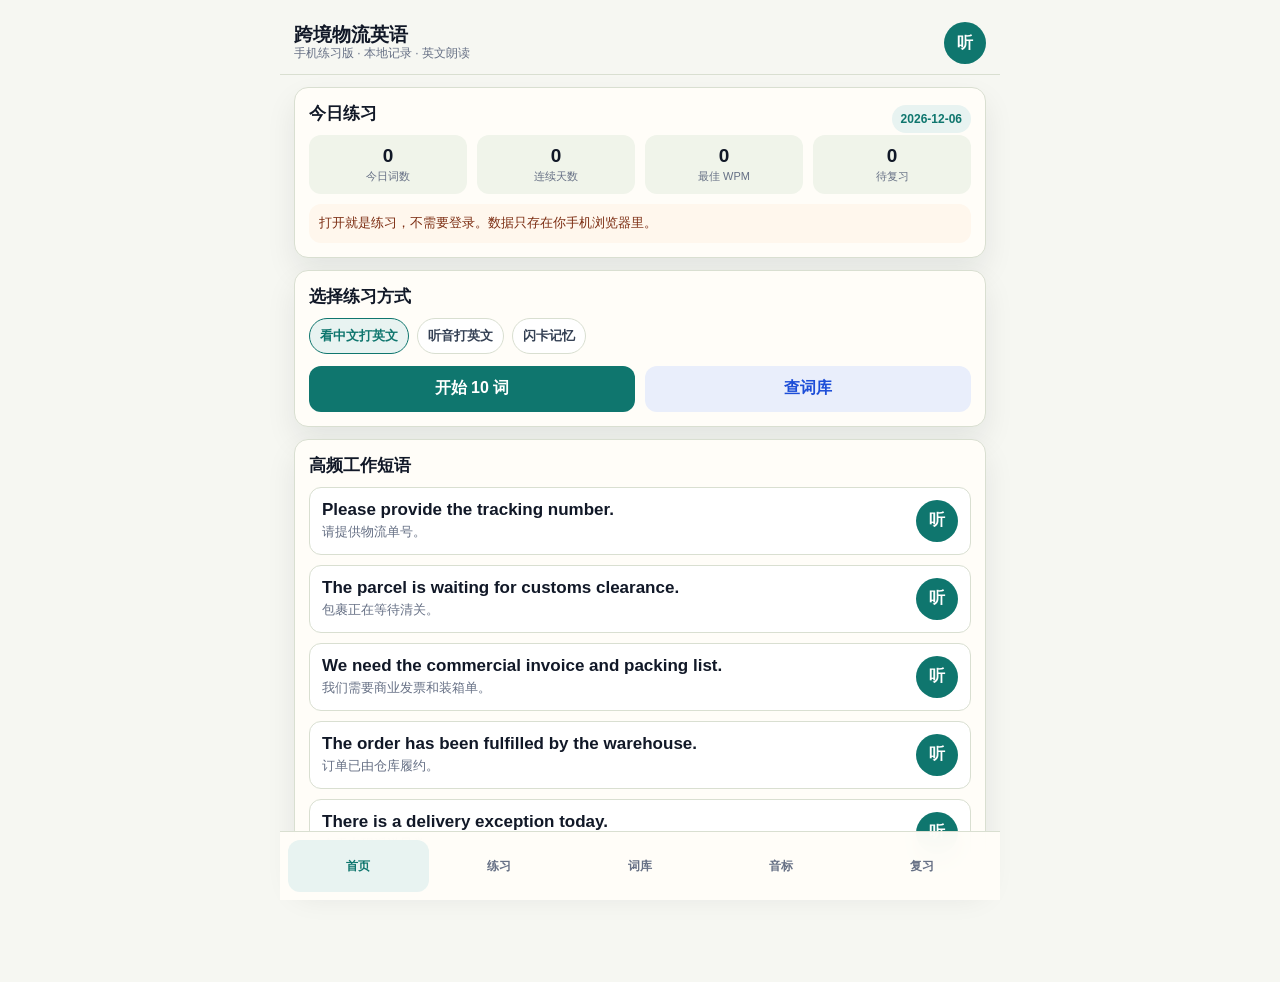
==== english-mobile-app/index.html @ 0d92201f "Add mobile-first logistics English app" ====
<!doctype html>
<html lang="zh-CN">
  <head>
    <meta charset="utf-8" />
    <meta name="viewport" content="width=device-width,initial-scale=1,viewport-fit=cover" />
    <meta name="theme-color" content="#0f172a" />
    <title>跨境物流英语手机练习</title>
    <link rel="manifest" href="./manifest.json" />
    <style>
      :root {
        color-scheme: light;
        --bg: #f6f7f2;
        --ink: #111827;
        --muted: #667085;
        --line: #d9dfd1;
        --card: #fffdf8;
        --brand: #0f766e;
        --brand-2: #2563eb;
        --warn: #b45309;
        --bad: #dc2626;
        --good: #15803d;
        --shadow: 0 14px 30px rgba(15, 23, 42, 0.08);
      }
      * { box-sizing: border-box; }
      body {
        margin: 0;
        background: var(--bg);
        color: var(--ink);
        font-family: -apple-system, BlinkMacSystemFont, "Segoe UI", "Microsoft YaHei", sans-serif;
      }
      button, input { font: inherit; }
      .app {
        max-width: 720px;
        min-height: 100vh;
        margin: 0 auto;
        padding: 12px 14px calc(88px + env(safe-area-inset-bottom));
      }
      .top {
        position: sticky;
        top: 0;
        z-index: 5;
        margin: 0 -14px;
        padding: calc(10px + env(safe-area-inset-top)) 14px 10px;
        background: rgba(246, 247, 242, 0.94);
        border-bottom: 1px solid var(--line);
        backdrop-filter: blur(12px);
      }
      .bar { display: flex; align-items: center; justify-content: space-between; gap: 10px; }
      h1 { margin: 0; font-size: 19px; line-height: 1.15; letter-spacing: 0; }
      h2 { margin: 0 0 10px; font-size: 17px; }
      h3 { margin: 0; font-size: 15px; }
      p { margin: 0; }
      .muted { color: var(--muted); }
      .tiny { font-size: 12px; }
      .pill {
        display: inline-flex;
        align-items: center;
        min-height: 28px;
        padding: 5px 9px;
        border-radius: 999px;
        background: #e8f3f1;
        color: #0f766e;
        font-size: 12px;
        font-weight: 700;
        white-space: nowrap;
      }
      .card {
        margin: 12px 0;
        padding: 14px;
        background: var(--card);
        border: 1px solid var(--line);
        border-radius: 14px;
        box-shadow: var(--shadow);
      }
      .grid { display: grid; gap: 10px; }
      .stats { grid-template-columns: repeat(4, 1fr); }
      .stat {
        min-width: 0;
        padding: 10px 6px;
        border-radius: 12px;
        background: #f0f4ea;
        text-align: center;
      }
      .stat b { display: block; font-size: 19px; }
      .stat span { display: block; margin-top: 2px; color: var(--muted); font-size: 11px; }
      .tabs {
        position: fixed;
        left: 0;
        right: 0;
        bottom: 0;
        z-index: 10;
        display: grid;
        grid-template-columns: repeat(5, 1fr);
        max-width: 720px;
        margin: 0 auto;
        padding: 8px 8px calc(8px + env(safe-area-inset-bottom));
        background: rgba(255, 253, 248, 0.96);
        border-top: 1px solid var(--line);
        backdrop-filter: blur(16px);
      }
      .tabs button {
        min-height: 52px;
        border: 0;
        border-radius: 12px;
        background: transparent;
        color: var(--muted);
        font-size: 12px;
        font-weight: 700;
      }
      .tabs button.on { background: #e8f3f1; color: var(--brand); }
      .screen { display: none; }
      .screen.on { display: block; }
      .btn-row { display: grid; grid-template-columns: 1fr 1fr; gap: 10px; }
      .btn, .icon-btn {
        border: 0;
        border-radius: 12px;
        background: var(--brand);
        color: white;
        font-weight: 800;
        min-height: 46px;
        padding: 10px 12px;
      }
      .btn.secondary { background: #e9eefb; color: #1d4ed8; }
      .btn.ghost { background: #fff; color: var(--ink); border: 1px solid var(--line); }
      .btn.warn { background: #fff7ed; color: var(--warn); }
      .btn.bad { background: #fef2f2; color: var(--bad); }
      .icon-btn {
        width: 42px;
        min-height: 42px;
        padding: 0;
        border-radius: 50%;
      }
      .word {
        margin-top: 4px;
        font-size: clamp(34px, 12vw, 58px);
        line-height: 1.02;
        font-weight: 900;
        word-break: break-word;
      }
      .meaning {
        min-height: 48px;
        margin-top: 10px;
        color: #344054;
        font-size: 15px;
        line-height: 1.45;
      }
      .input {
        width: 100%;
        min-height: 52px;
        margin-top: 12px;
        padding: 12px 14px;
        border: 1px solid #b9c2b0;
        border-radius: 12px;
        background: white;
        font-size: 22px;
        font-weight: 800;
        letter-spacing: 0;
        outline: none;
      }
      .input:focus { border-color: var(--brand); box-shadow: 0 0 0 3px rgba(15, 118, 110, 0.14); }
      .progress {
        height: 8px;
        overflow: hidden;
        border-radius: 99px;
        background: #e5e7eb;
      }
      .progress > span { display: block; height: 100%; width: 0; background: var(--brand); transition: width 0.2s ease; }
      .chip-wrap { display: flex; flex-wrap: wrap; gap: 8px; }
      .chip {
        border: 1px solid var(--line);
        border-radius: 999px;
        background: white;
        color: #344054;
        min-height: 36px;
        padding: 7px 10px;
        font-size: 13px;
        font-weight: 700;
      }
      .chip.on { border-color: var(--brand); background: #e8f3f1; color: var(--brand); }
      .list { display: grid; gap: 10px; }
      .item {
        display: grid;
        grid-template-columns: 1fr auto;
        gap: 10px;
        align-items: center;
        padding: 12px;
        border: 1px solid var(--line);
        border-radius: 12px;
        background: white;
      }
      .item strong { display: block; font-size: 17px; }
      .item small { display: block; margin-top: 3px; color: var(--muted); line-height: 1.35; }
      .search {
        width: 100%;
        min-height: 44px;
        margin-bottom: 10px;
        padding: 10px 12px;
        border: 1px solid var(--line);
        border-radius: 12px;
        background: white;
        outline: none;
      }
      .ipa-grid { grid-template-columns: repeat(2, 1fr); }
      .ipa-card {
        min-height: 86px;
        padding: 12px;
        border: 1px solid var(--line);
        border-radius: 12px;
        background: white;
      }
      .ipa-card b { display: block; color: var(--brand-2); font-size: 24px; }
      .notice {
        margin-top: 10px;
        padding: 10px;
        border-radius: 12px;
        background: #fff7ed;
        color: #7c2d12;
        font-size: 13px;
        line-height: 1.45;
      }
      @media (max-width: 370px) {
        .stats { grid-template-columns: repeat(2, 1fr); }
        .tabs button { font-size: 11px; }
      }
    </style>
  </head>
  <body>
    <div class="app">
      <header class="top">
        <div class="bar">
          <div>
            <h1>跨境物流英语</h1>
            <p class="muted tiny">手机练习版 · 本地记录 · 英文朗读</p>
          </div>
          <button id="speakCurrent" class="icon-btn" aria-label="朗读当前单词">听</button>
        </div>
      </header>

      <main id="home" class="screen on">
        <section class="card">
          <div class="bar">
            <h2>今日练习</h2>
            <span class="pill" id="todayLabel">本地保存</span>
          </div>
          <div class="grid stats">
            <div class="stat"><b id="todayWords">0</b><span>今日词数</span></div>
            <div class="stat"><b id="streakDays">0</b><span>连续天数</span></div>
            <div class="stat"><b id="bestWpm">0</b><span>最佳 WPM</span></div>
            <div class="stat"><b id="reviewCount">0</b><span>待复习</span></div>
          </div>
          <div class="notice">打开就是练习，不需要登录。数据只存在你手机浏览器里。</div>
        </section>
        <section class="card">
          <h2>选择练习方式</h2>
          <div class="chip-wrap">
            <button class="chip on" data-mode="type">看中文打英文</button>
            <button class="chip" data-mode="listen">听音打英文</button>
            <button class="chip" data-mode="card">闪卡记忆</button>
          </div>
          <div class="btn-row" style="margin-top: 12px">
            <button class="btn" onclick="startSession()">开始 10 词</button>
            <button class="btn secondary" onclick="openScreen('dict')">查词库</button>
          </div>
        </section>
        <section class="card">
          <h2>高频工作短语</h2>
          <div class="list" id="phraseList"></div>
        </section>
      </main>

      <main id="practice" class="screen">
        <section class="card">
          <div class="bar">
            <span class="pill" id="modeLabel">看中文打英文</span>
            <span class="muted tiny" id="stepLabel">0 / 10</span>
          </div>
          <div class="progress" style="margin-top: 12px"><span id="progressBar"></span></div>
          <div class="word" id="wordText">SKU</div>
          <p class="meaning" id="meaningText">stock keeping unit</p>
          <input id="answerInput" class="input" autocomplete="off" autocapitalize="none" spellcheck="false" placeholder="输入英文..." />
          <div class="btn-row" style="margin-top: 12px">
            <button class="btn" onclick="checkAnswer()">提交</button>
            <button class="btn ghost" onclick="speakWord(current.name)">朗读</button>
          </div>
          <div class="btn-row" style="margin-top: 10px">
            <button class="btn warn" onclick="markReview()">加入复习</button>
            <button class="btn bad" onclick="skipWord()">跳过</button>
          </div>
          <p class="notice" id="feedback">按开始后会随机抽 10 个工作词。</p>
        </section>
      </main>

      <main id="dict" class="screen">
        <section class="card">
          <h2>物流/跨境电商词库</h2>
          <input id="search" class="search" placeholder="搜索 SKU、waybill、清关..." oninput="renderDict()" />
          <div class="list" id="dictList"></div>
        </section>
      </main>

      <main id="ipa" class="screen">
        <section class="card">
          <h2>零基础音标入口</h2>
          <p class="muted tiny">不用先背符号，先听例词。点卡片会朗读例词。</p>
          <div class="grid ipa-grid" id="ipaList" style="margin-top: 12px"></div>
        </section>
      </main>

      <main id="review" class="screen">
        <section class="card">
          <div class="bar">
            <h2>复习本</h2>
            <button class="chip" onclick="clearReview()">清空</button>
          </div>
          <div class="list" id="reviewList"></div>
        </section>
      </main>
    </div>

    <nav class="tabs">
      <button class="on" data-target="home">首页</button>
      <button data-target="practice">练习</button>
      <button data-target="dict">词库</button>
      <button data-target="ipa">音标</button>
      <button data-target="review">复习</button>
    </nav>

    <script>
      const dictUrl = '../english-ios-app/dicts/logistics_cross_border_ecommerce.json'
      const fallbackWords = [
        { name: 'SKU', trans: ['stock keeping unit'] },
        { name: 'waybill', trans: ['shipping document for a parcel or freight shipment'] },
        { name: 'customs clearance', trans: ['process of passing goods through customs'] },
        { name: 'fulfillment', trans: ['pick, pack, and ship process after an order is placed'] },
        { name: 'warehouse', trans: ['storage place for inventory'] },
        { name: 'tracking number', trans: ['number used to track a parcel'] },
        { name: 'commercial invoice', trans: ['invoice used for customs declaration'] },
        { name: 'packing list', trans: ['document listing carton and product details'] },
        { name: 'last mile delivery', trans: ['final delivery from local station to customer'] },
        { name: 'freight forwarder', trans: ['company arranging freight transportation'] },
      ]
      const phrases = [
        ['Please provide the tracking number.', '请提供物流单号。'],
        ['The parcel is waiting for customs clearance.', '包裹正在等待清关。'],
        ['We need the commercial invoice and packing list.', '我们需要商业发票和装箱单。'],
        ['The order has been fulfilled by the warehouse.', '订单已由仓库履约。'],
        ['There is a delivery exception today.', '今天出现派送异常。'],
      ]
      const ipa = [
        ['/i:/, /i/', 'see / sit', 'see sit'],
        ['/e/, /ae/', 'pen / cat', 'pen cat'],
        ['/u:/, /u/', 'blue / book', 'blue book'],
        ['/ei/, /ai/', 'day / bike', 'day bike'],
        ['/th/, /dh/', 'thank / this', 'thank this'],
        ['/sh/, /ch/', 'ship / chair', 'ship chair'],
        ['/ng/, /n/', 'sing / name', 'sing name'],
        ['/r/, /l/', 'right / light', 'right light'],
      ]
      const storeKey = 'mobile-logistics-english-v1'
      let words = fallbackWords
      let mode = 'type'
      let session = []
      let index = 0
      let current = fallbackWords[0]
      let startedAt = Date.now()
      let state = readState()

      function todayKey() {
        const d = new Date()
        return [d.getFullYear(), String(d.getMonth() + 1).padStart(2, '0'), String(d.getDate()).padStart(2, '0')].join('-')
      }
      function readState() {
        try { return JSON.parse(localStorage.getItem(storeKey)) || {} } catch { return {} }
      }
      function saveState() {
        localStorage.setItem(storeKey, JSON.stringify(state))
        renderStats()
      }
      function normalize(s) {
        return String(s || '').trim().toLowerCase().replace(/\s+/g, ' ')
      }
      function speakWord(text, rate = 0.86) {
        if (!('speechSynthesis' in window)) return
        speechSynthesis.cancel()
        const u = new SpeechSynthesisUtterance(text)
        u.lang = 'en-US'
        u.rate = rate
        speechSynthesis.speak(u)
      }
      function meaningOf(word) {
        return Array.isArray(word.trans) ? word.trans.join(' / ') : String(word.trans || '')
      }
      function openScreen(id) {
        document.querySelectorAll('.screen').forEach(el => el.classList.toggle('on', el.id === id))
        document.querySelectorAll('.tabs button').forEach(btn => btn.classList.toggle('on', btn.dataset.target === id))
        if (id === 'dict') renderDict()
        if (id === 'review') renderReview()
        window.scrollTo({ top: 0, behavior: 'smooth' })
      }
      function renderStats() {
        const today = todayKey()
        const todayStats = state.days?.[today] || { words: 0, bestWpm: 0 }
        document.getElementById('todayWords').textContent = todayStats.words || 0
        document.getElementById('bestWpm').textContent = todayStats.bestWpm || 0
        document.getElementById('reviewCount').textContent = Object.keys(state.review || {}).length
        document.getElementById('streakDays').textContent = calcStreak()
        document.getElementById('todayLabel').textContent = today
      }
      function calcStreak() {
        const days = state.days || {}
        const d = new Date(todayKey())
        let count = 0
        while (days[d.toISOString().slice(0, 10)]?.words > 0) {
          count++
          d.setDate(d.getDate() - 1)
        }
        return count
      }
      function renderPhrases() {
        document.getElementById('phraseList').innerHTML = phrases.map(([en, zh]) => `
          <div class="item">
            <div><strong>${en}</strong><small>${zh}</small></div>
            <button class="icon-btn" onclick="speakWord('${en.replace(/'/g, "\\'")}')">听</button>
          </div>
        `).join('')
      }
      function setMode(next) {
        mode = next
        document.querySelectorAll('[data-mode]').forEach(btn => btn.classList.toggle('on', btn.dataset.mode === mode))
      }
      function startSession() {
        session = [...words].sort(() => Math.random() - 0.5).slice(0, 10)
        index = 0
        startedAt = Date.now()
        current = session[0] || words[0]
        openScreen('practice')
        renderPractice()
      }
      function renderPractice() {
        current = session[index] || current || words[0]
        const showWord = mode !== 'listen'
        document.getElementById('modeLabel').textContent = mode === 'listen' ? '听音打英文' : mode === 'card' ? '闪卡记忆' : '看中文打英文'
        document.getElementById('stepLabel').textContent = `${Math.min(index + 1, session.length || 1)} / ${session.length || 10}`
        document.getElementById('progressBar').style.width = `${session.length ? (index / session.length) * 100 : 0}%`
        document.getElementById('wordText').textContent = showWord ? current.name : '听后输入'
        document.getElementById('meaningText').textContent = mode === 'type' ? meaningOf(current) : mode === 'card' ? meaningOf(current) : '点朗读，听到什么就输入什么'
        document.getElementById('answerInput').value = ''
        document.getElementById('answerInput').style.display = mode === 'card' ? 'none' : 'block'
        document.getElementById('feedback').textContent = mode === 'card' ? '记住就点提交，没记住加入复习。' : '输入英文后点提交，大小写不影响。'
        if (mode === 'listen') setTimeout(() => speakWord(current.name), 250)
      }
      function checkAnswer() {
        if (!session.length) startSession()
        if (mode === 'card') return finishWord(true)
        const input = normalize(document.getElementById('answerInput').value)
        const answer = normalize(current.name)
        if (input === answer) {
          document.getElementById('feedback').textContent = '正确。'
          speakWord(current.name)
          finishWord(true)
        } else {
          document.getElementById('feedback').textContent = `还差一点：${current.name}`
          markReview(false)
        }
      }
      function finishWord(countIt) {
        if (countIt) {
          const today = todayKey()
          state.days = state.days || {}
          state.days[today] = state.days[today] || { words: 0, bestWpm: 0 }
          state.days[today].words += 1
          const minutes = Math.max((Date.now() - startedAt) / 60000, 0.2)
          state.days[today].bestWpm = Math.max(state.days[today].bestWpm || 0, Math.round((index + 1) / minutes))
          saveState()
        }
        index += 1
        if (index >= session.length) {
          document.getElementById('progressBar').style.width = '100%'
          document.getElementById('wordText').textContent = '完成'
          document.getElementById('meaningText').textContent = '今天又多熟悉了一组工作词。'
          document.getElementById('answerInput').style.display = 'none'
          document.getElementById('feedback').textContent = '可以继续一组，或者去复习本巩固错词。'
          return
        }
        setTimeout(renderPractice, 450)
      }
      function skipWord() {
        markReview(false)
        finishWord(false)
      }
      function markReview(show = true) {
        state.review = state.review || {}
        state.review[current.name] = current
        saveState()
        if (show) document.getElementById('feedback').textContent = '已加入复习本。'
      }
      function renderDict() {
        const q = normalize(document.getElementById('search').value)
        const list = words.filter(w => normalize(w.name + ' ' + meaningOf(w)).includes(q)).slice(0, 80)
        document.getElementById('dictList').innerHTML = list.map(w => `
          <div class="item">
            <div><strong>${w.name}</strong><small>${meaningOf(w)}</small></div>
            <button class="icon-btn" onclick="speakWord('${w.name.replace(/'/g, "\\'")}')">听</button>
          </div>
        `).join('')
      }
      function renderReview() {
        const list = Object.values(state.review || {})
        document.getElementById('reviewList').innerHTML = list.length ? list.map(w => `
          <div class="item">
            <div><strong>${w.name}</strong><small>${meaningOf(w)}</small></div>
            <button class="icon-btn" onclick="speakWord('${w.name.replace(/'/g, "\\'")}')">听</button>
          </div>
        `).join('') : '<p class="muted">复习本是空的，练习时点“加入复习”。</p>'
      }
      function clearReview() {
        state.review = {}
        saveState()
        renderReview()
      }
      function renderIpa() {
        document.getElementById('ipaList').innerHTML = ipa.map(([symbol, sample, speech]) => `
          <button class="ipa-card" onclick="speakWord('${speech}')">
            <b>${symbol}</b>
            <span>${sample}</span>
          </button>
        `).join('')
      }
      async function loadWords() {
        try {
          const res = await fetch(dictUrl, { cache: 'no-store' })
          if (!res.ok) throw new Error('dict load failed')
          const data = await res.json()
          if (Array.isArray(data) && data.length) words = data
        } catch {
          words = fallbackWords
        }
        current = words[0]
        renderDict()
        renderPractice()
      }
      document.querySelectorAll('.tabs button').forEach(btn => btn.addEventListener('click', () => openScreen(btn.dataset.target)))
      document.querySelectorAll('[data-mode]').forEach(btn => btn.addEventListener('click', () => setMode(btn.dataset.mode)))
      document.getElementById('answerInput').addEventListener('keydown', e => { if (e.key === 'Enter') checkAnswer() })
      document.getElementById('speakCurrent').addEventListener('click', () => speakWord(current.name))
      renderStats()
      renderPhrases()
      renderIpa()
      loadWords()
      if ('serviceWorker' in navigator) navigator.serviceWorker.register('./service-worker.js').catch(() => {})
    </script>
  </body>
</html>
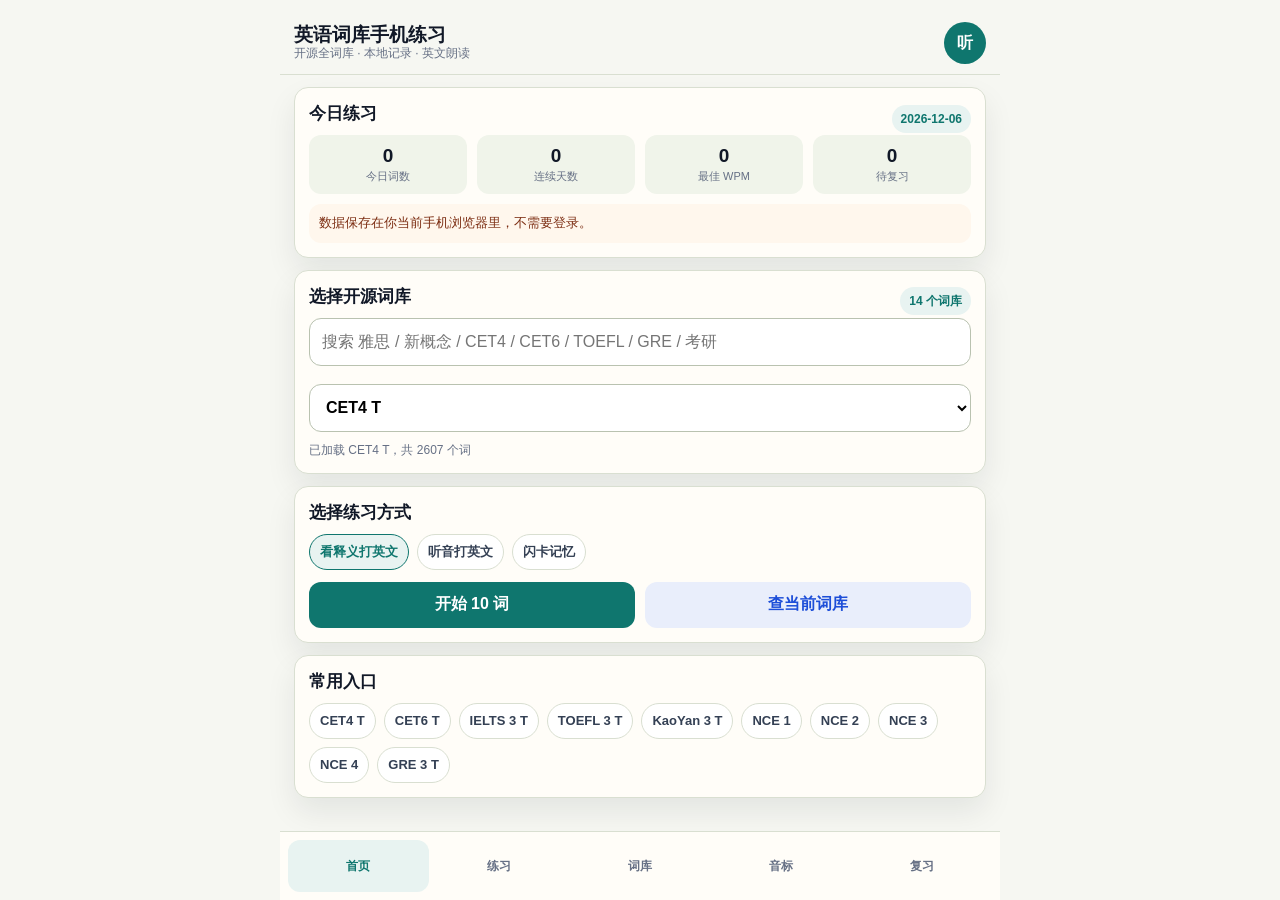
==== commit 19f51973: "Use full open-source dictionary catalog in mobile app" ====
--- a/english-mobile-app/index.html
+++ b/english-mobile-app/index.html
@@ -1,553 +1,80 @@
 <!doctype html>
 <html lang="zh-CN">
-  <head>
-    <meta charset="utf-8" />
-    <meta name="viewport" content="width=device-width,initial-scale=1,viewport-fit=cover" />
-    <meta name="theme-color" content="#0f172a" />
-    <title>跨境物流英语手机练习</title>
-    <link rel="manifest" href="./manifest.json" />
-    <style>
-      :root {
-        color-scheme: light;
-        --bg: #f6f7f2;
-        --ink: #111827;
-        --muted: #667085;
-        --line: #d9dfd1;
-        --card: #fffdf8;
-        --brand: #0f766e;
-        --brand-2: #2563eb;
-        --warn: #b45309;
-        --bad: #dc2626;
-        --good: #15803d;
-        --shadow: 0 14px 30px rgba(15, 23, 42, 0.08);
-      }
-      * { box-sizing: border-box; }
-      body {
-        margin: 0;
-        background: var(--bg);
-        color: var(--ink);
-        font-family: -apple-system, BlinkMacSystemFont, "Segoe UI", "Microsoft YaHei", sans-serif;
-      }
-      button, input { font: inherit; }
-      .app {
-        max-width: 720px;
-        min-height: 100vh;
-        margin: 0 auto;
-        padding: 12px 14px calc(88px + env(safe-area-inset-bottom));
-      }
-      .top {
-        position: sticky;
-        top: 0;
-        z-index: 5;
-        margin: 0 -14px;
-        padding: calc(10px + env(safe-area-inset-top)) 14px 10px;
-        background: rgba(246, 247, 242, 0.94);
-        border-bottom: 1px solid var(--line);
-        backdrop-filter: blur(12px);
-      }
-      .bar { display: flex; align-items: center; justify-content: space-between; gap: 10px; }
-      h1 { margin: 0; font-size: 19px; line-height: 1.15; letter-spacing: 0; }
-      h2 { margin: 0 0 10px; font-size: 17px; }
-      h3 { margin: 0; font-size: 15px; }
-      p { margin: 0; }
-      .muted { color: var(--muted); }
-      .tiny { font-size: 12px; }
-      .pill {
-        display: inline-flex;
-        align-items: center;
-        min-height: 28px;
-        padding: 5px 9px;
-        border-radius: 999px;
-        background: #e8f3f1;
-        color: #0f766e;
-        font-size: 12px;
-        font-weight: 700;
-        white-space: nowrap;
-      }
-      .card {
-        margin: 12px 0;
-        padding: 14px;
-        background: var(--card);
-        border: 1px solid var(--line);
-        border-radius: 14px;
-        box-shadow: var(--shadow);
-      }
-      .grid { display: grid; gap: 10px; }
-      .stats { grid-template-columns: repeat(4, 1fr); }
-      .stat {
-        min-width: 0;
-        padding: 10px 6px;
-        border-radius: 12px;
-        background: #f0f4ea;
-        text-align: center;
-      }
-      .stat b { display: block; font-size: 19px; }
-      .stat span { display: block; margin-top: 2px; color: var(--muted); font-size: 11px; }
-      .tabs {
-        position: fixed;
-        left: 0;
-        right: 0;
-        bottom: 0;
-        z-index: 10;
-        display: grid;
-        grid-template-columns: repeat(5, 1fr);
-        max-width: 720px;
-        margin: 0 auto;
-        padding: 8px 8px calc(8px + env(safe-area-inset-bottom));
-        background: rgba(255, 253, 248, 0.96);
-        border-top: 1px solid var(--line);
-        backdrop-filter: blur(16px);
-      }
-      .tabs button {
-        min-height: 52px;
-        border: 0;
-        border-radius: 12px;
-        background: transparent;
-        color: var(--muted);
-        font-size: 12px;
-        font-weight: 700;
-      }
-      .tabs button.on { background: #e8f3f1; color: var(--brand); }
-      .screen { display: none; }
-      .screen.on { display: block; }
-      .btn-row { display: grid; grid-template-columns: 1fr 1fr; gap: 10px; }
-      .btn, .icon-btn {
-        border: 0;
-        border-radius: 12px;
-        background: var(--brand);
-        color: white;
-        font-weight: 800;
-        min-height: 46px;
-        padding: 10px 12px;
-      }
-      .btn.secondary { background: #e9eefb; color: #1d4ed8; }
-      .btn.ghost { background: #fff; color: var(--ink); border: 1px solid var(--line); }
-      .btn.warn { background: #fff7ed; color: var(--warn); }
-      .btn.bad { background: #fef2f2; color: var(--bad); }
-      .icon-btn {
-        width: 42px;
-        min-height: 42px;
-        padding: 0;
-        border-radius: 50%;
-      }
-      .word {
-        margin-top: 4px;
-        font-size: clamp(34px, 12vw, 58px);
-        line-height: 1.02;
-        font-weight: 900;
-        word-break: break-word;
-      }
-      .meaning {
-        min-height: 48px;
-        margin-top: 10px;
-        color: #344054;
-        font-size: 15px;
-        line-height: 1.45;
-      }
-      .input {
-        width: 100%;
-        min-height: 52px;
-        margin-top: 12px;
-        padding: 12px 14px;
-        border: 1px solid #b9c2b0;
-        border-radius: 12px;
-        background: white;
-        font-size: 22px;
-        font-weight: 800;
-        letter-spacing: 0;
-        outline: none;
-      }
-      .input:focus { border-color: var(--brand); box-shadow: 0 0 0 3px rgba(15, 118, 110, 0.14); }
-      .progress {
-        height: 8px;
-        overflow: hidden;
-        border-radius: 99px;
-        background: #e5e7eb;
-      }
-      .progress > span { display: block; height: 100%; width: 0; background: var(--brand); transition: width 0.2s ease; }
-      .chip-wrap { display: flex; flex-wrap: wrap; gap: 8px; }
-      .chip {
-        border: 1px solid var(--line);
-        border-radius: 999px;
-        background: white;
-        color: #344054;
-        min-height: 36px;
-        padding: 7px 10px;
-        font-size: 13px;
-        font-weight: 700;
-      }
-      .chip.on { border-color: var(--brand); background: #e8f3f1; color: var(--brand); }
-      .list { display: grid; gap: 10px; }
-      .item {
-        display: grid;
-        grid-template-columns: 1fr auto;
-        gap: 10px;
-        align-items: center;
-        padding: 12px;
-        border: 1px solid var(--line);
-        border-radius: 12px;
-        background: white;
-      }
-      .item strong { display: block; font-size: 17px; }
-      .item small { display: block; margin-top: 3px; color: var(--muted); line-height: 1.35; }
-      .search {
-        width: 100%;
-        min-height: 44px;
-        margin-bottom: 10px;
-        padding: 10px 12px;
-        border: 1px solid var(--line);
-        border-radius: 12px;
-        background: white;
-        outline: none;
-      }
-      .ipa-grid { grid-template-columns: repeat(2, 1fr); }
-      .ipa-card {
-        min-height: 86px;
-        padding: 12px;
-        border: 1px solid var(--line);
-        border-radius: 12px;
-        background: white;
-      }
-      .ipa-card b { display: block; color: var(--brand-2); font-size: 24px; }
-      .notice {
-        margin-top: 10px;
-        padding: 10px;
-        border-radius: 12px;
-        background: #fff7ed;
-        color: #7c2d12;
-        font-size: 13px;
-        line-height: 1.45;
-      }
-      @media (max-width: 370px) {
-        .stats { grid-template-columns: repeat(2, 1fr); }
-        .tabs button { font-size: 11px; }
-      }
-    </style>
-  </head>
-  <body>
-    <div class="app">
-      <header class="top">
-        <div class="bar">
-          <div>
-            <h1>跨境物流英语</h1>
-            <p class="muted tiny">手机练习版 · 本地记录 · 英文朗读</p>
-          </div>
-          <button id="speakCurrent" class="icon-btn" aria-label="朗读当前单词">听</button>
-        </div>
-      </header>
-
-      <main id="home" class="screen on">
-        <section class="card">
-          <div class="bar">
-            <h2>今日练习</h2>
-            <span class="pill" id="todayLabel">本地保存</span>
-          </div>
-          <div class="grid stats">
-            <div class="stat"><b id="todayWords">0</b><span>今日词数</span></div>
-            <div class="stat"><b id="streakDays">0</b><span>连续天数</span></div>
-            <div class="stat"><b id="bestWpm">0</b><span>最佳 WPM</span></div>
-            <div class="stat"><b id="reviewCount">0</b><span>待复习</span></div>
-          </div>
-          <div class="notice">打开就是练习，不需要登录。数据只存在你手机浏览器里。</div>
-        </section>
-        <section class="card">
-          <h2>选择练习方式</h2>
-          <div class="chip-wrap">
-            <button class="chip on" data-mode="type">看中文打英文</button>
-            <button class="chip" data-mode="listen">听音打英文</button>
-            <button class="chip" data-mode="card">闪卡记忆</button>
-          </div>
-          <div class="btn-row" style="margin-top: 12px">
-            <button class="btn" onclick="startSession()">开始 10 词</button>
-            <button class="btn secondary" onclick="openScreen('dict')">查词库</button>
-          </div>
-        </section>
-        <section class="card">
-          <h2>高频工作短语</h2>
-          <div class="list" id="phraseList"></div>
-        </section>
-      </main>
-
-      <main id="practice" class="screen">
-        <section class="card">
-          <div class="bar">
-            <span class="pill" id="modeLabel">看中文打英文</span>
-            <span class="muted tiny" id="stepLabel">0 / 10</span>
-          </div>
-          <div class="progress" style="margin-top: 12px"><span id="progressBar"></span></div>
-          <div class="word" id="wordText">SKU</div>
-          <p class="meaning" id="meaningText">stock keeping unit</p>
-          <input id="answerInput" class="input" autocomplete="off" autocapitalize="none" spellcheck="false" placeholder="输入英文..." />
-          <div class="btn-row" style="margin-top: 12px">
-            <button class="btn" onclick="checkAnswer()">提交</button>
-            <button class="btn ghost" onclick="speakWord(current.name)">朗读</button>
-          </div>
-          <div class="btn-row" style="margin-top: 10px">
-            <button class="btn warn" onclick="markReview()">加入复习</button>
-            <button class="btn bad" onclick="skipWord()">跳过</button>
-          </div>
-          <p class="notice" id="feedback">按开始后会随机抽 10 个工作词。</p>
-        </section>
-      </main>
-
-      <main id="dict" class="screen">
-        <section class="card">
-          <h2>物流/跨境电商词库</h2>
-          <input id="search" class="search" placeholder="搜索 SKU、waybill、清关..." oninput="renderDict()" />
-          <div class="list" id="dictList"></div>
-        </section>
-      </main>
-
-      <main id="ipa" class="screen">
-        <section class="card">
-          <h2>零基础音标入口</h2>
-          <p class="muted tiny">不用先背符号，先听例词。点卡片会朗读例词。</p>
-          <div class="grid ipa-grid" id="ipaList" style="margin-top: 12px"></div>
-        </section>
-      </main>
-
-      <main id="review" class="screen">
-        <section class="card">
-          <div class="bar">
-            <h2>复习本</h2>
-            <button class="chip" onclick="clearReview()">清空</button>
-          </div>
-          <div class="list" id="reviewList"></div>
-        </section>
-      </main>
-    </div>
-
-    <nav class="tabs">
-      <button class="on" data-target="home">首页</button>
-      <button data-target="practice">练习</button>
-      <button data-target="dict">词库</button>
-      <button data-target="ipa">音标</button>
-      <button data-target="review">复习</button>
-    </nav>
-
-    <script>
-      const dictUrl = '../english-ios-app/dicts/logistics_cross_border_ecommerce.json'
-      const fallbackWords = [
-        { name: 'SKU', trans: ['stock keeping unit'] },
-        { name: 'waybill', trans: ['shipping document for a parcel or freight shipment'] },
-        { name: 'customs clearance', trans: ['process of passing goods through customs'] },
-        { name: 'fulfillment', trans: ['pick, pack, and ship process after an order is placed'] },
-        { name: 'warehouse', trans: ['storage place for inventory'] },
-        { name: 'tracking number', trans: ['number used to track a parcel'] },
-        { name: 'commercial invoice', trans: ['invoice used for customs declaration'] },
-        { name: 'packing list', trans: ['document listing carton and product details'] },
-        { name: 'last mile delivery', trans: ['final delivery from local station to customer'] },
-        { name: 'freight forwarder', trans: ['company arranging freight transportation'] },
-      ]
-      const phrases = [
-        ['Please provide the tracking number.', '请提供物流单号。'],
-        ['The parcel is waiting for customs clearance.', '包裹正在等待清关。'],
-        ['We need the commercial invoice and packing list.', '我们需要商业发票和装箱单。'],
-        ['The order has been fulfilled by the warehouse.', '订单已由仓库履约。'],
-        ['There is a delivery exception today.', '今天出现派送异常。'],
-      ]
-      const ipa = [
-        ['/i:/, /i/', 'see / sit', 'see sit'],
-        ['/e/, /ae/', 'pen / cat', 'pen cat'],
-        ['/u:/, /u/', 'blue / book', 'blue book'],
-        ['/ei/, /ai/', 'day / bike', 'day bike'],
-        ['/th/, /dh/', 'thank / this', 'thank this'],
-        ['/sh/, /ch/', 'ship / chair', 'ship chair'],
-        ['/ng/, /n/', 'sing / name', 'sing name'],
-        ['/r/, /l/', 'right / light', 'right light'],
-      ]
-      const storeKey = 'mobile-logistics-english-v1'
-      let words = fallbackWords
-      let mode = 'type'
-      let session = []
-      let index = 0
-      let current = fallbackWords[0]
-      let startedAt = Date.now()
-      let state = readState()
-
-      function todayKey() {
-        const d = new Date()
-        return [d.getFullYear(), String(d.getMonth() + 1).padStart(2, '0'), String(d.getDate()).padStart(2, '0')].join('-')
-      }
-      function readState() {
-        try { return JSON.parse(localStorage.getItem(storeKey)) || {} } catch { return {} }
-      }
-      function saveState() {
-        localStorage.setItem(storeKey, JSON.stringify(state))
-        renderStats()
-      }
-      function normalize(s) {
-        return String(s || '').trim().toLowerCase().replace(/\s+/g, ' ')
-      }
-      function speakWord(text, rate = 0.86) {
-        if (!('speechSynthesis' in window)) return
-        speechSynthesis.cancel()
-        const u = new SpeechSynthesisUtterance(text)
-        u.lang = 'en-US'
-        u.rate = rate
-        speechSynthesis.speak(u)
-      }
-      function meaningOf(word) {
-        return Array.isArray(word.trans) ? word.trans.join(' / ') : String(word.trans || '')
-      }
-      function openScreen(id) {
-        document.querySelectorAll('.screen').forEach(el => el.classList.toggle('on', el.id === id))
-        document.querySelectorAll('.tabs button').forEach(btn => btn.classList.toggle('on', btn.dataset.target === id))
-        if (id === 'dict') renderDict()
-        if (id === 'review') renderReview()
-        window.scrollTo({ top: 0, behavior: 'smooth' })
-      }
-      function renderStats() {
-        const today = todayKey()
-        const todayStats = state.days?.[today] || { words: 0, bestWpm: 0 }
-        document.getElementById('todayWords').textContent = todayStats.words || 0
-        document.getElementById('bestWpm').textContent = todayStats.bestWpm || 0
-        document.getElementById('reviewCount').textContent = Object.keys(state.review || {}).length
-        document.getElementById('streakDays').textContent = calcStreak()
-        document.getElementById('todayLabel').textContent = today
-      }
-      function calcStreak() {
-        const days = state.days || {}
-        const d = new Date(todayKey())
-        let count = 0
-        while (days[d.toISOString().slice(0, 10)]?.words > 0) {
-          count++
-          d.setDate(d.getDate() - 1)
-        }
-        return count
-      }
-      function renderPhrases() {
-        document.getElementById('phraseList').innerHTML = phrases.map(([en, zh]) => `
-          <div class="item">
-            <div><strong>${en}</strong><small>${zh}</small></div>
-            <button class="icon-btn" onclick="speakWord('${en.replace(/'/g, "\\'")}')">听</button>
-          </div>
-        `).join('')
-      }
-      function setMode(next) {
-        mode = next
-        document.querySelectorAll('[data-mode]').forEach(btn => btn.classList.toggle('on', btn.dataset.mode === mode))
-      }
-      function startSession() {
-        session = [...words].sort(() => Math.random() - 0.5).slice(0, 10)
-        index = 0
-        startedAt = Date.now()
-        current = session[0] || words[0]
-        openScreen('practice')
-        renderPractice()
-      }
-      function renderPractice() {
-        current = session[index] || current || words[0]
-        const showWord = mode !== 'listen'
-        document.getElementById('modeLabel').textContent = mode === 'listen' ? '听音打英文' : mode === 'card' ? '闪卡记忆' : '看中文打英文'
-        document.getElementById('stepLabel').textContent = `${Math.min(index + 1, session.length || 1)} / ${session.length || 10}`
-        document.getElementById('progressBar').style.width = `${session.length ? (index / session.length) * 100 : 0}%`
-        document.getElementById('wordText').textContent = showWord ? current.name : '听后输入'
-        document.getElementById('meaningText').textContent = mode === 'type' ? meaningOf(current) : mode === 'card' ? meaningOf(current) : '点朗读，听到什么就输入什么'
-        document.getElementById('answerInput').value = ''
-        document.getElementById('answerInput').style.display = mode === 'card' ? 'none' : 'block'
-        document.getElementById('feedback').textContent = mode === 'card' ? '记住就点提交，没记住加入复习。' : '输入英文后点提交，大小写不影响。'
-        if (mode === 'listen') setTimeout(() => speakWord(current.name), 250)
-      }
-      function checkAnswer() {
-        if (!session.length) startSession()
-        if (mode === 'card') return finishWord(true)
-        const input = normalize(document.getElementById('answerInput').value)
-        const answer = normalize(current.name)
-        if (input === answer) {
-          document.getElementById('feedback').textContent = '正确。'
-          speakWord(current.name)
-          finishWord(true)
-        } else {
-          document.getElementById('feedback').textContent = `还差一点：${current.name}`
-          markReview(false)
-        }
-      }
-      function finishWord(countIt) {
-        if (countIt) {
-          const today = todayKey()
-          state.days = state.days || {}
-          state.days[today] = state.days[today] || { words: 0, bestWpm: 0 }
-          state.days[today].words += 1
-          const minutes = Math.max((Date.now() - startedAt) / 60000, 0.2)
-          state.days[today].bestWpm = Math.max(state.days[today].bestWpm || 0, Math.round((index + 1) / minutes))
-          saveState()
-        }
-        index += 1
-        if (index >= session.length) {
-          document.getElementById('progressBar').style.width = '100%'
-          document.getElementById('wordText').textContent = '完成'
-          document.getElementById('meaningText').textContent = '今天又多熟悉了一组工作词。'
-          document.getElementById('answerInput').style.display = 'none'
-          document.getElementById('feedback').textContent = '可以继续一组，或者去复习本巩固错词。'
-          return
-        }
-        setTimeout(renderPractice, 450)
-      }
-      function skipWord() {
-        markReview(false)
-        finishWord(false)
-      }
-      function markReview(show = true) {
-        state.review = state.review || {}
-        state.review[current.name] = current
-        saveState()
-        if (show) document.getElementById('feedback').textContent = '已加入复习本。'
-      }
-      function renderDict() {
-        const q = normalize(document.getElementById('search').value)
-        const list = words.filter(w => normalize(w.name + ' ' + meaningOf(w)).includes(q)).slice(0, 80)
-        document.getElementById('dictList').innerHTML = list.map(w => `
-          <div class="item">
-            <div><strong>${w.name}</strong><small>${meaningOf(w)}</small></div>
-            <button class="icon-btn" onclick="speakWord('${w.name.replace(/'/g, "\\'")}')">听</button>
-          </div>
-        `).join('')
-      }
-      function renderReview() {
-        const list = Object.values(state.review || {})
-        document.getElementById('reviewList').innerHTML = list.length ? list.map(w => `
-          <div class="item">
-            <div><strong>${w.name}</strong><small>${meaningOf(w)}</small></div>
-            <button class="icon-btn" onclick="speakWord('${w.name.replace(/'/g, "\\'")}')">听</button>
-          </div>
-        `).join('') : '<p class="muted">复习本是空的，练习时点“加入复习”。</p>'
-      }
-      function clearReview() {
-        state.review = {}
-        saveState()
-        renderReview()
-      }
-      function renderIpa() {
-        document.getElementById('ipaList').innerHTML = ipa.map(([symbol, sample, speech]) => `
-          <button class="ipa-card" onclick="speakWord('${speech}')">
-            <b>${symbol}</b>
-            <span>${sample}</span>
-          </button>
-        `).join('')
-      }
-      async function loadWords() {
-        try {
-          const res = await fetch(dictUrl, { cache: 'no-store' })
-          if (!res.ok) throw new Error('dict load failed')
-          const data = await res.json()
-          if (Array.isArray(data) && data.length) words = data
-        } catch {
-          words = fallbackWords
-        }
-        current = words[0]
-        renderDict()
-        renderPractice()
-      }
-      document.querySelectorAll('.tabs button').forEach(btn => btn.addEventListener('click', () => openScreen(btn.dataset.target)))
-      document.querySelectorAll('[data-mode]').forEach(btn => btn.addEventListener('click', () => setMode(btn.dataset.mode)))
-      document.getElementById('answerInput').addEventListener('keydown', e => { if (e.key === 'Enter') checkAnswer() })
-      document.getElementById('speakCurrent').addEventListener('click', () => speakWord(current.name))
-      renderStats()
-      renderPhrases()
-      renderIpa()
-      loadWords()
-      if ('serviceWorker' in navigator) navigator.serviceWorker.register('./service-worker.js').catch(() => {})
-    </script>
-  </body>
+<head>
+  <meta charset="utf-8" />
+  <meta name="viewport" content="width=device-width,initial-scale=1,viewport-fit=cover" />
+  <meta name="theme-color" content="#0f172a" />
+  <title>英语词库手机练习</title>
+  <link rel="manifest" href="./manifest.json" />
+  <style>
+    :root{color-scheme:light;--bg:#f6f7f2;--ink:#111827;--muted:#667085;--line:#d9dfd1;--card:#fffdf8;--brand:#0f766e;--blue:#2563eb;--warn:#b45309;--bad:#dc2626;--shadow:0 14px 30px rgba(15,23,42,.08)}
+    *{box-sizing:border-box}body{margin:0;background:var(--bg);color:var(--ink);font-family:-apple-system,BlinkMacSystemFont,"Segoe UI","Microsoft YaHei",sans-serif}button,input,select{font:inherit}.app{max-width:720px;min-height:100vh;margin:0 auto;padding:12px 14px calc(88px + env(safe-area-inset-bottom))}.top{position:sticky;top:0;z-index:5;margin:0 -14px;padding:calc(10px + env(safe-area-inset-top)) 14px 10px;background:rgba(246,247,242,.94);border-bottom:1px solid var(--line);backdrop-filter:blur(12px)}.bar{display:flex;align-items:center;justify-content:space-between;gap:10px}h1{margin:0;font-size:19px;line-height:1.15}h2{margin:0 0 10px;font-size:17px}p{margin:0}.muted{color:var(--muted)}.tiny{font-size:12px}.card{margin:12px 0;padding:14px;background:var(--card);border:1px solid var(--line);border-radius:14px;box-shadow:var(--shadow)}.pill{display:inline-flex;align-items:center;min-height:28px;padding:5px 9px;border-radius:999px;background:#e8f3f1;color:#0f766e;font-size:12px;font-weight:800;white-space:nowrap}.grid{display:grid;gap:10px}.stats{grid-template-columns:repeat(4,1fr)}.stat{min-width:0;padding:10px 6px;border-radius:12px;background:#f0f4ea;text-align:center}.stat b{display:block;font-size:19px}.stat span{display:block;margin-top:2px;color:var(--muted);font-size:11px}.tabs{position:fixed;left:0;right:0;bottom:0;z-index:10;display:grid;grid-template-columns:repeat(5,1fr);max-width:720px;margin:0 auto;padding:8px 8px calc(8px + env(safe-area-inset-bottom));background:rgba(255,253,248,.96);border-top:1px solid var(--line);backdrop-filter:blur(16px)}.tabs button{min-height:52px;border:0;border-radius:12px;background:transparent;color:var(--muted);font-size:12px;font-weight:800}.tabs button.on{background:#e8f3f1;color:var(--brand)}.screen{display:none}.screen.on{display:block}.btn-row{display:grid;grid-template-columns:1fr 1fr;gap:10px}.btn,.icon-btn{border:0;border-radius:12px;background:var(--brand);color:white;font-weight:900;min-height:46px;padding:10px 12px}.btn.secondary{background:#e9eefb;color:#1d4ed8}.btn.ghost{background:white;color:var(--ink);border:1px solid var(--line)}.btn.warn{background:#fff7ed;color:var(--warn)}.btn.bad{background:#fef2f2;color:var(--bad)}.icon-btn{width:42px;min-height:42px;padding:0;border-radius:50%}.word{margin-top:4px;font-size:clamp(34px,12vw,58px);line-height:1.02;font-weight:950;word-break:break-word}.meaning{min-height:48px;margin-top:10px;color:#344054;font-size:15px;line-height:1.45}.input,.search,.select{width:100%;min-height:48px;padding:10px 12px;border:1px solid #b9c2b0;border-radius:12px;background:white;outline:none}.input{margin-top:12px;font-size:22px;font-weight:850}.search{margin-bottom:10px}.select{margin:8px 0 10px;font-weight:800}.progress{height:8px;overflow:hidden;border-radius:99px;background:#e5e7eb}.progress>span{display:block;height:100%;width:0;background:var(--brand);transition:width .2s ease}.chip-wrap{display:flex;flex-wrap:wrap;gap:8px}.chip{border:1px solid var(--line);border-radius:999px;background:white;color:#344054;min-height:36px;padding:7px 10px;font-size:13px;font-weight:800}.chip.on{border-color:var(--brand);background:#e8f3f1;color:var(--brand)}.list{display:grid;gap:10px}.item{display:grid;grid-template-columns:1fr auto;gap:10px;align-items:center;padding:12px;border:1px solid var(--line);border-radius:12px;background:white}.item strong{display:block;font-size:17px}.item small{display:block;margin-top:3px;color:var(--muted);line-height:1.35}.ipa-grid{grid-template-columns:repeat(2,1fr)}.ipa-card{min-height:86px;padding:12px;border:1px solid var(--line);border-radius:12px;background:white}.ipa-card b{display:block;color:var(--blue);font-size:24px}.notice{margin-top:10px;padding:10px;border-radius:12px;background:#fff7ed;color:#7c2d12;font-size:13px;line-height:1.45}@media(max-width:370px){.stats{grid-template-columns:repeat(2,1fr)}.tabs button{font-size:11px}}
+  </style>
+</head>
+<body>
+  <div class="app">
+    <header class="top"><div class="bar"><div><h1>英语词库手机练习</h1><p class="muted tiny">开源全词库 · 本地记录 · 英文朗读</p></div><button id="speakCurrent" class="icon-btn" aria-label="朗读当前单词">听</button></div></header>
+    <main id="home" class="screen on">
+      <section class="card"><div class="bar"><h2>今日练习</h2><span class="pill" id="todayLabel">本地保存</span></div><div class="grid stats"><div class="stat"><b id="todayWords">0</b><span>今日词数</span></div><div class="stat"><b id="streakDays">0</b><span>连续天数</span></div><div class="stat"><b id="bestWpm">0</b><span>最佳 WPM</span></div><div class="stat"><b id="reviewCount">0</b><span>待复习</span></div></div><div class="notice">数据保存在你当前手机浏览器里，不需要登录。</div></section>
+      <section class="card"><div class="bar"><h2>选择开源词库</h2><span class="pill" id="catalogCount">加载中</span></div><input id="catalogSearch" class="search" placeholder="搜索 雅思 / 新概念 / CET4 / CET6 / TOEFL / GRE / 考研" oninput="renderCatalog()" /><select id="dictSelect" class="select" onchange="chooseDict(this.value)"></select><p class="muted tiny" id="dictStatus">正在读取全部词库目录...</p></section>
+      <section class="card"><h2>选择练习方式</h2><div class="chip-wrap"><button class="chip on" data-mode="type">看释义打英文</button><button class="chip" data-mode="listen">听音打英文</button><button class="chip" data-mode="card">闪卡记忆</button></div><div class="btn-row" style="margin-top:12px"><button class="btn" onclick="startSession()">开始 10 词</button><button class="btn secondary" onclick="openScreen('dict')">查当前词库</button></div></section>
+      <section class="card"><h2>常用入口</h2><div class="chip-wrap" id="quickList"></div></section>
+    </main>
+    <main id="practice" class="screen"><section class="card"><div class="bar"><span class="pill" id="modeLabel">看释义打英文</span><span class="muted tiny" id="stepLabel">0 / 10</span></div><div class="progress" style="margin-top:12px"><span id="progressBar"></span></div><div class="word" id="wordText">CET4</div><p class="meaning" id="meaningText">先选择词库，然后开始练习。</p><input id="answerInput" class="input" autocomplete="off" autocapitalize="none" spellcheck="false" placeholder="输入英文..." /><div class="btn-row" style="margin-top:12px"><button class="btn" onclick="checkAnswer()">提交</button><button class="btn ghost" onclick="speakWord(current.name)">朗读</button></div><div class="btn-row" style="margin-top:10px"><button class="btn warn" onclick="markReview()">加入复习</button><button class="btn bad" onclick="skipWord()">跳过</button></div><p class="notice" id="feedback">按开始后会随机抽 10 个词。</p></section></main>
+    <main id="dict" class="screen"><section class="card"><div class="bar"><h2>当前词库</h2><span class="pill" id="activeDictLabel">CET4</span></div><input id="search" class="search" placeholder="搜索当前词库里的单词或释义..." oninput="renderDict()" /><div class="list" id="dictList"></div></section></main>
+    <main id="ipa" class="screen"><section class="card"><h2>零基础音标入口</h2><p class="muted tiny">先听例词，不用先背符号。点卡片会朗读例词。</p><div class="grid ipa-grid" id="ipaList" style="margin-top:12px"></div></section></main>
+    <main id="review" class="screen"><section class="card"><div class="bar"><h2>复习本</h2><button class="chip" onclick="clearReview()">清空</button></div><div class="list" id="reviewList"></div></section></main>
+  </div>
+  <nav class="tabs"><button class="on" data-target="home">首页</button><button data-target="practice">练习</button><button data-target="dict">词库</button><button data-target="ipa">音标</button><button data-target="review">复习</button></nav>
+  <script>
+    const dictBase = '../english-ios-app/dicts/'
+    const catalogApi = 'https://api.github.com/repos/nasaige/stockapp/contents/english-ios-app/dicts?ref=gh-pages'
+    const fallbackCatalog = ['CET4_T.json','CET6_T.json','IELTS_3_T.json','TOEFL_3_T.json','KaoYan_3_T.json','NCE_1.json','NCE_2.json','NCE_3.json','NCE_4.json','GRE_3_T.json','GMAT_3_T.json','BEC_2_T.json','BEC_3_T.json','GaoKao_3500.json']
+    const fallbackWords = [{name:'abandon',trans:['放弃']},{name:'ability',trans:['能力']},{name:'academic',trans:['学术的']},{name:'access',trans:['进入；使用权']},{name:'accurate',trans:['准确的']},{name:'achieve',trans:['实现；达到']},{name:'benefit',trans:['好处；受益']},{name:'challenge',trans:['挑战']},{name:'describe',trans:['描述']},{name:'evidence',trans:['证据']}]
+    const ipa = [['/i:/, /i/','see / sit','see sit'],['/e/, /ae/','pen / cat','pen cat'],['/u:/, /u/','blue / book','blue book'],['/ei/, /ai/','day / bike','day bike'],['/th/, /dh/','thank / this','thank this'],['/sh/, /ch/','ship / chair','ship chair'],['/ng/, /n/','sing / name','sing name'],['/r/, /l/','right / light','right light']]
+    const storeKey = 'mobile-full-dict-english-v2'
+    const quick = ['CET4_T.json','CET6_T.json','IELTS_3_T.json','TOEFL_3_T.json','KaoYan_3_T.json','NCE_1.json','NCE_2.json','NCE_3.json','NCE_4.json','GRE_3_T.json']
+    let catalog = []
+    let words = fallbackWords
+    let mode = 'type'
+    let activeDict = localStorage.getItem('active-dict-file') || 'CET4_T.json'
+    let session = []
+    let index = 0
+    let current = fallbackWords[0]
+    let startedAt = Date.now()
+    let state = readState()
+    function todayKey(){const d=new Date();return [d.getFullYear(),String(d.getMonth()+1).padStart(2,'0'),String(d.getDate()).padStart(2,'0')].join('-')}
+    function readState(){try{return JSON.parse(localStorage.getItem(storeKey))||{}}catch{return {}}}
+    function saveState(){localStorage.setItem(storeKey,JSON.stringify(state));renderStats()}
+    function cleanName(file){return file.replace(/\.json$/,'').replace(/_/g,' ').replace(/-/g,' ')}
+    function normalize(s){return String(s||'').trim().toLowerCase().replace(/\s+/g,' ')}
+    function meaningOf(w){return Array.isArray(w.trans)?w.trans.join(' / '):String(w.trans||w.translation||w.meaning||w.definition||'')}
+    function wordName(w){return String(w.name||w.word||w.content||w.text||'')}
+    function normalizeWords(data){const list=Array.isArray(data)?data:(data.words||data.data||[]);return list.map(x=>({name:wordName(x),trans:Array.isArray(x.trans)?x.trans:[meaningOf(x)]})).filter(x=>x.name).slice(0,5000)}
+    function speakWord(text,rate=.86){if(!('speechSynthesis'in window)||!text)return;speechSynthesis.cancel();const u=new SpeechSynthesisUtterance(text);u.lang='en-US';u.rate=rate;speechSynthesis.speak(u)}
+    function openScreen(id){document.querySelectorAll('.screen').forEach(el=>el.classList.toggle('on',el.id===id));document.querySelectorAll('.tabs button').forEach(btn=>btn.classList.toggle('on',btn.dataset.target===id));if(id==='dict')renderDict();if(id==='review')renderReview();window.scrollTo({top:0,behavior:'smooth'})}
+    function renderStats(){const today=todayKey();const s=state.days?.[today]||{words:0,bestWpm:0};todayWords.textContent=s.words||0;bestWpm.textContent=s.bestWpm||0;reviewCount.textContent=Object.keys(state.review||{}).length;streakDays.textContent=calcStreak();todayLabel.textContent=today}
+    function calcStreak(){const days=state.days||{};const d=new Date(todayKey());let count=0;while(days[d.toISOString().slice(0,10)]?.words>0){count++;d.setDate(d.getDate()-1)}return count}
+    function renderCatalog(){const q=normalize(catalogSearch.value);const selected=catalog.filter(f=>normalize(f+' '+cleanName(f)).includes(q)).slice(0,250);dictSelect.innerHTML=selected.map(f=>`<option value="${f}" ${f===activeDict?'selected':''}>${cleanName(f)}</option>`).join('');catalogCount.textContent=`${catalog.length} 个词库`}
+    function renderQuick(){quickList.innerHTML=quick.map(f=>`<button class="chip" onclick="chooseDict('${f}')">${cleanName(f)}</button>`).join('')}
+    async function loadCatalog(){try{const res=await fetch(catalogApi,{cache:'no-store'});if(!res.ok)throw new Error('catalog');const data=await res.json();catalog=data.filter(x=>x.name&&x.name.endsWith('.json')).map(x=>x.name).sort((a,b)=>a.localeCompare(b))}catch{catalog=fallbackCatalog}if(!catalog.includes(activeDict))activeDict=catalog.includes('CET4_T.json')?'CET4_T.json':catalog[0];renderCatalog();renderQuick();await chooseDict(activeDict)}
+    async function chooseDict(file){activeDict=file;localStorage.setItem('active-dict-file',file);dictStatus.textContent=`正在加载：${cleanName(file)}`;activeDictLabel.textContent=cleanName(file);renderCatalog();try{const res=await fetch(dictBase+encodeURIComponent(file),{cache:'no-store'});if(!res.ok)throw new Error('dict');words=normalizeWords(await res.json());if(!words.length)throw new Error('empty');dictStatus.textContent=`已加载 ${cleanName(file)}，共 ${words.length} 个词`}catch{words=fallbackWords;dictStatus.textContent='词库暂时加载失败，已使用备用基础词。'}current=words[0];session=[];renderPractice();renderDict()}
+    function setMode(next){mode=next;document.querySelectorAll('[data-mode]').forEach(btn=>btn.classList.toggle('on',btn.dataset.mode===mode))}
+    function startSession(){session=[...words].sort(()=>Math.random()-.5).slice(0,10);index=0;startedAt=Date.now();current=session[0]||words[0];openScreen('practice');renderPractice()}
+    function renderPractice(){current=session[index]||current||words[0];const showWord=mode!=='listen';modeLabel.textContent=mode==='listen'?'听音打英文':mode==='card'?'闪卡记忆':'看释义打英文';stepLabel.textContent=`${Math.min(index+1,session.length||1)} / ${session.length||10}`;progressBar.style.width=`${session.length?(index/session.length)*100:0}%`;wordText.textContent=showWord?current.name:'听后输入';meaningText.textContent=mode==='listen'?'点朗读，听到什么就输入什么':meaningOf(current);answerInput.value='';answerInput.style.display=mode==='card'?'none':'block';feedback.textContent=mode==='card'?'记住就点提交，没记住加入复习。':'输入英文后点提交，大小写不影响。';if(mode==='listen')setTimeout(()=>speakWord(current.name),250)}
+    function checkAnswer(){if(!session.length)startSession();if(mode==='card')return finishWord(true);const input=normalize(answerInput.value);const answer=normalize(current.name);if(input===answer){feedback.textContent='正确。';speakWord(current.name);finishWord(true)}else{feedback.textContent=`还差一点：${current.name}`;markReview(false)}}
+    function finishWord(countIt){if(countIt){const today=todayKey();state.days=state.days||{};state.days[today]=state.days[today]||{words:0,bestWpm:0};state.days[today].words+=1;const minutes=Math.max((Date.now()-startedAt)/60000,.2);state.days[today].bestWpm=Math.max(state.days[today].bestWpm||0,Math.round((index+1)/minutes));saveState()}index+=1;if(index>=session.length){progressBar.style.width='100%';wordText.textContent='完成';meaningText.textContent='这一组练完了，可以继续下一组或复习错词。';answerInput.style.display='none';feedback.textContent='完成。';return}setTimeout(renderPractice,450)}
+    function skipWord(){markReview(false);finishWord(false)}
+    function markReview(show=true){state.review=state.review||{};state.review[current.name]=current;saveState();if(show)feedback.textContent='已加入复习本。'}
+    function renderDict(){const q=normalize(search.value);const list=words.filter(w=>normalize(w.name+' '+meaningOf(w)).includes(q)).slice(0,100);dictList.innerHTML=list.map(w=>`<div class="item"><div><strong>${w.name}</strong><small>${meaningOf(w)}</small></div><button class="icon-btn" onclick="speakWord('${w.name.replace(/'/g,"\\'")}')">听</button></div>`).join('')}
+    function renderReview(){const list=Object.values(state.review||{});reviewList.innerHTML=list.length?list.map(w=>`<div class="item"><div><strong>${w.name}</strong><small>${meaningOf(w)}</small></div><button class="icon-btn" onclick="speakWord('${w.name.replace(/'/g,"\\'")}')">听</button></div>`).join(''):'<p class="muted">复习本是空的，练习时点“加入复习”。</p>'}
+    function clearReview(){state.review={};saveState();renderReview()}
+    function renderIpa(){ipaList.innerHTML=ipa.map(([symbol,sample,speech])=>`<button class="ipa-card" onclick="speakWord('${speech}')"><b>${symbol}</b><span>${sample}</span></button>`).join('')}
+    document.querySelectorAll('.tabs button').forEach(btn=>btn.addEventListener('click',()=>openScreen(btn.dataset.target)))
+    document.querySelectorAll('[data-mode]').forEach(btn=>btn.addEventListener('click',()=>setMode(btn.dataset.mode)))
+    answerInput.addEventListener('keydown',e=>{if(e.key==='Enter')checkAnswer()})
+    speakCurrent.addEventListener('click',()=>speakWord(current.name))
+    renderStats();renderIpa();loadCatalog();if('serviceWorker'in navigator)navigator.serviceWorker.register('./service-worker.js').catch(()=>{})
+  </script>
+</body>
 </html>
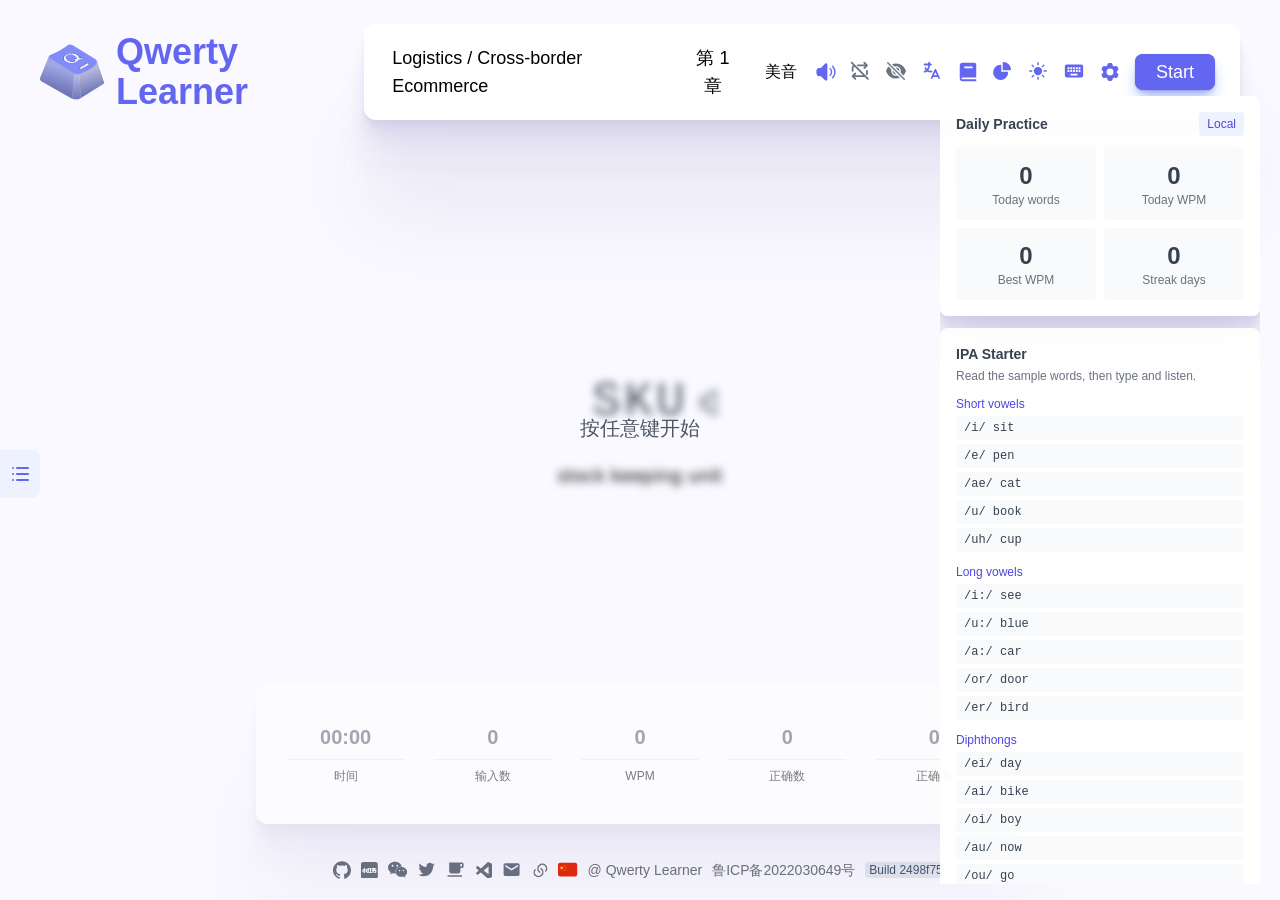
==== commit a69114c1: "Make mobile app load original Qwerty Learner" ====
--- a/english-mobile-app/index.html
+++ b/english-mobile-app/index.html
@@ -1,80 +1,19 @@
 <!doctype html>
-<html lang="zh-CN">
-<head>
-  <meta charset="utf-8" />
-  <meta name="viewport" content="width=device-width,initial-scale=1,viewport-fit=cover" />
-  <meta name="theme-color" content="#0f172a" />
-  <title>英语词库手机练习</title>
-  <link rel="manifest" href="./manifest.json" />
-  <style>
-    :root{color-scheme:light;--bg:#f6f7f2;--ink:#111827;--muted:#667085;--line:#d9dfd1;--card:#fffdf8;--brand:#0f766e;--blue:#2563eb;--warn:#b45309;--bad:#dc2626;--shadow:0 14px 30px rgba(15,23,42,.08)}
-    *{box-sizing:border-box}body{margin:0;background:var(--bg);color:var(--ink);font-family:-apple-system,BlinkMacSystemFont,"Segoe UI","Microsoft YaHei",sans-serif}button,input,select{font:inherit}.app{max-width:720px;min-height:100vh;margin:0 auto;padding:12px 14px calc(88px + env(safe-area-inset-bottom))}.top{position:sticky;top:0;z-index:5;margin:0 -14px;padding:calc(10px + env(safe-area-inset-top)) 14px 10px;background:rgba(246,247,242,.94);border-bottom:1px solid var(--line);backdrop-filter:blur(12px)}.bar{display:flex;align-items:center;justify-content:space-between;gap:10px}h1{margin:0;font-size:19px;line-height:1.15}h2{margin:0 0 10px;font-size:17px}p{margin:0}.muted{color:var(--muted)}.tiny{font-size:12px}.card{margin:12px 0;padding:14px;background:var(--card);border:1px solid var(--line);border-radius:14px;box-shadow:var(--shadow)}.pill{display:inline-flex;align-items:center;min-height:28px;padding:5px 9px;border-radius:999px;background:#e8f3f1;color:#0f766e;font-size:12px;font-weight:800;white-space:nowrap}.grid{display:grid;gap:10px}.stats{grid-template-columns:repeat(4,1fr)}.stat{min-width:0;padding:10px 6px;border-radius:12px;background:#f0f4ea;text-align:center}.stat b{display:block;font-size:19px}.stat span{display:block;margin-top:2px;color:var(--muted);font-size:11px}.tabs{position:fixed;left:0;right:0;bottom:0;z-index:10;display:grid;grid-template-columns:repeat(5,1fr);max-width:720px;margin:0 auto;padding:8px 8px calc(8px + env(safe-area-inset-bottom));background:rgba(255,253,248,.96);border-top:1px solid var(--line);backdrop-filter:blur(16px)}.tabs button{min-height:52px;border:0;border-radius:12px;background:transparent;color:var(--muted);font-size:12px;font-weight:800}.tabs button.on{background:#e8f3f1;color:var(--brand)}.screen{display:none}.screen.on{display:block}.btn-row{display:grid;grid-template-columns:1fr 1fr;gap:10px}.btn,.icon-btn{border:0;border-radius:12px;background:var(--brand);color:white;font-weight:900;min-height:46px;padding:10px 12px}.btn.secondary{background:#e9eefb;color:#1d4ed8}.btn.ghost{background:white;color:var(--ink);border:1px solid var(--line)}.btn.warn{background:#fff7ed;color:var(--warn)}.btn.bad{background:#fef2f2;color:var(--bad)}.icon-btn{width:42px;min-height:42px;padding:0;border-radius:50%}.word{margin-top:4px;font-size:clamp(34px,12vw,58px);line-height:1.02;font-weight:950;word-break:break-word}.meaning{min-height:48px;margin-top:10px;color:#344054;font-size:15px;line-height:1.45}.input,.search,.select{width:100%;min-height:48px;padding:10px 12px;border:1px solid #b9c2b0;border-radius:12px;background:white;outline:none}.input{margin-top:12px;font-size:22px;font-weight:850}.search{margin-bottom:10px}.select{margin:8px 0 10px;font-weight:800}.progress{height:8px;overflow:hidden;border-radius:99px;background:#e5e7eb}.progress>span{display:block;height:100%;width:0;background:var(--brand);transition:width .2s ease}.chip-wrap{display:flex;flex-wrap:wrap;gap:8px}.chip{border:1px solid var(--line);border-radius:999px;background:white;color:#344054;min-height:36px;padding:7px 10px;font-size:13px;font-weight:800}.chip.on{border-color:var(--brand);background:#e8f3f1;color:var(--brand)}.list{display:grid;gap:10px}.item{display:grid;grid-template-columns:1fr auto;gap:10px;align-items:center;padding:12px;border:1px solid var(--line);border-radius:12px;background:white}.item strong{display:block;font-size:17px}.item small{display:block;margin-top:3px;color:var(--muted);line-height:1.35}.ipa-grid{grid-template-columns:repeat(2,1fr)}.ipa-card{min-height:86px;padding:12px;border:1px solid var(--line);border-radius:12px;background:white}.ipa-card b{display:block;color:var(--blue);font-size:24px}.notice{margin-top:10px;padding:10px;border-radius:12px;background:#fff7ed;color:#7c2d12;font-size:13px;line-height:1.45}@media(max-width:370px){.stats{grid-template-columns:repeat(2,1fr)}.tabs button{font-size:11px}}
-  </style>
-</head>
-<body>
-  <div class="app">
-    <header class="top"><div class="bar"><div><h1>英语词库手机练习</h1><p class="muted tiny">开源全词库 · 本地记录 · 英文朗读</p></div><button id="speakCurrent" class="icon-btn" aria-label="朗读当前单词">听</button></div></header>
-    <main id="home" class="screen on">
-      <section class="card"><div class="bar"><h2>今日练习</h2><span class="pill" id="todayLabel">本地保存</span></div><div class="grid stats"><div class="stat"><b id="todayWords">0</b><span>今日词数</span></div><div class="stat"><b id="streakDays">0</b><span>连续天数</span></div><div class="stat"><b id="bestWpm">0</b><span>最佳 WPM</span></div><div class="stat"><b id="reviewCount">0</b><span>待复习</span></div></div><div class="notice">数据保存在你当前手机浏览器里，不需要登录。</div></section>
-      <section class="card"><div class="bar"><h2>选择开源词库</h2><span class="pill" id="catalogCount">加载中</span></div><input id="catalogSearch" class="search" placeholder="搜索 雅思 / 新概念 / CET4 / CET6 / TOEFL / GRE / 考研" oninput="renderCatalog()" /><select id="dictSelect" class="select" onchange="chooseDict(this.value)"></select><p class="muted tiny" id="dictStatus">正在读取全部词库目录...</p></section>
-      <section class="card"><h2>选择练习方式</h2><div class="chip-wrap"><button class="chip on" data-mode="type">看释义打英文</button><button class="chip" data-mode="listen">听音打英文</button><button class="chip" data-mode="card">闪卡记忆</button></div><div class="btn-row" style="margin-top:12px"><button class="btn" onclick="startSession()">开始 10 词</button><button class="btn secondary" onclick="openScreen('dict')">查当前词库</button></div></section>
-      <section class="card"><h2>常用入口</h2><div class="chip-wrap" id="quickList"></div></section>
-    </main>
-    <main id="practice" class="screen"><section class="card"><div class="bar"><span class="pill" id="modeLabel">看释义打英文</span><span class="muted tiny" id="stepLabel">0 / 10</span></div><div class="progress" style="margin-top:12px"><span id="progressBar"></span></div><div class="word" id="wordText">CET4</div><p class="meaning" id="meaningText">先选择词库，然后开始练习。</p><input id="answerInput" class="input" autocomplete="off" autocapitalize="none" spellcheck="false" placeholder="输入英文..." /><div class="btn-row" style="margin-top:12px"><button class="btn" onclick="checkAnswer()">提交</button><button class="btn ghost" onclick="speakWord(current.name)">朗读</button></div><div class="btn-row" style="margin-top:10px"><button class="btn warn" onclick="markReview()">加入复习</button><button class="btn bad" onclick="skipWord()">跳过</button></div><p class="notice" id="feedback">按开始后会随机抽 10 个词。</p></section></main>
-    <main id="dict" class="screen"><section class="card"><div class="bar"><h2>当前词库</h2><span class="pill" id="activeDictLabel">CET4</span></div><input id="search" class="search" placeholder="搜索当前词库里的单词或释义..." oninput="renderDict()" /><div class="list" id="dictList"></div></section></main>
-    <main id="ipa" class="screen"><section class="card"><h2>零基础音标入口</h2><p class="muted tiny">先听例词，不用先背符号。点卡片会朗读例词。</p><div class="grid ipa-grid" id="ipaList" style="margin-top:12px"></div></section></main>
-    <main id="review" class="screen"><section class="card"><div class="bar"><h2>复习本</h2><button class="chip" onclick="clearReview()">清空</button></div><div class="list" id="reviewList"></div></section></main>
-  </div>
-  <nav class="tabs"><button class="on" data-target="home">首页</button><button data-target="practice">练习</button><button data-target="dict">词库</button><button data-target="ipa">音标</button><button data-target="review">复习</button></nav>
-  <script>
-    const dictBase = '../english-ios-app/dicts/'
-    const catalogApi = 'https://api.github.com/repos/nasaige/stockapp/contents/english-ios-app/dicts?ref=gh-pages'
-    const fallbackCatalog = ['CET4_T.json','CET6_T.json','IELTS_3_T.json','TOEFL_3_T.json','KaoYan_3_T.json','NCE_1.json','NCE_2.json','NCE_3.json','NCE_4.json','GRE_3_T.json','GMAT_3_T.json','BEC_2_T.json','BEC_3_T.json','GaoKao_3500.json']
-    const fallbackWords = [{name:'abandon',trans:['放弃']},{name:'ability',trans:['能力']},{name:'academic',trans:['学术的']},{name:'access',trans:['进入；使用权']},{name:'accurate',trans:['准确的']},{name:'achieve',trans:['实现；达到']},{name:'benefit',trans:['好处；受益']},{name:'challenge',trans:['挑战']},{name:'describe',trans:['描述']},{name:'evidence',trans:['证据']}]
-    const ipa = [['/i:/, /i/','see / sit','see sit'],['/e/, /ae/','pen / cat','pen cat'],['/u:/, /u/','blue / book','blue book'],['/ei/, /ai/','day / bike','day bike'],['/th/, /dh/','thank / this','thank this'],['/sh/, /ch/','ship / chair','ship chair'],['/ng/, /n/','sing / name','sing name'],['/r/, /l/','right / light','right light']]
-    const storeKey = 'mobile-full-dict-english-v2'
-    const quick = ['CET4_T.json','CET6_T.json','IELTS_3_T.json','TOEFL_3_T.json','KaoYan_3_T.json','NCE_1.json','NCE_2.json','NCE_3.json','NCE_4.json','GRE_3_T.json']
-    let catalog = []
-    let words = fallbackWords
-    let mode = 'type'
-    let activeDict = localStorage.getItem('active-dict-file') || 'CET4_T.json'
-    let session = []
-    let index = 0
-    let current = fallbackWords[0]
-    let startedAt = Date.now()
-    let state = readState()
-    function todayKey(){const d=new Date();return [d.getFullYear(),String(d.getMonth()+1).padStart(2,'0'),String(d.getDate()).padStart(2,'0')].join('-')}
-    function readState(){try{return JSON.parse(localStorage.getItem(storeKey))||{}}catch{return {}}}
-    function saveState(){localStorage.setItem(storeKey,JSON.stringify(state));renderStats()}
-    function cleanName(file){return file.replace(/\.json$/,'').replace(/_/g,' ').replace(/-/g,' ')}
-    function normalize(s){return String(s||'').trim().toLowerCase().replace(/\s+/g,' ')}
-    function meaningOf(w){return Array.isArray(w.trans)?w.trans.join(' / '):String(w.trans||w.translation||w.meaning||w.definition||'')}
-    function wordName(w){return String(w.name||w.word||w.content||w.text||'')}
-    function normalizeWords(data){const list=Array.isArray(data)?data:(data.words||data.data||[]);return list.map(x=>({name:wordName(x),trans:Array.isArray(x.trans)?x.trans:[meaningOf(x)]})).filter(x=>x.name).slice(0,5000)}
-    function speakWord(text,rate=.86){if(!('speechSynthesis'in window)||!text)return;speechSynthesis.cancel();const u=new SpeechSynthesisUtterance(text);u.lang='en-US';u.rate=rate;speechSynthesis.speak(u)}
-    function openScreen(id){document.querySelectorAll('.screen').forEach(el=>el.classList.toggle('on',el.id===id));document.querySelectorAll('.tabs button').forEach(btn=>btn.classList.toggle('on',btn.dataset.target===id));if(id==='dict')renderDict();if(id==='review')renderReview();window.scrollTo({top:0,behavior:'smooth'})}
-    function renderStats(){const today=todayKey();const s=state.days?.[today]||{words:0,bestWpm:0};todayWords.textContent=s.words||0;bestWpm.textContent=s.bestWpm||0;reviewCount.textContent=Object.keys(state.review||{}).length;streakDays.textContent=calcStreak();todayLabel.textContent=today}
-    function calcStreak(){const days=state.days||{};const d=new Date(todayKey());let count=0;while(days[d.toISOString().slice(0,10)]?.words>0){count++;d.setDate(d.getDate()-1)}return count}
-    function renderCatalog(){const q=normalize(catalogSearch.value);const selected=catalog.filter(f=>normalize(f+' '+cleanName(f)).includes(q)).slice(0,250);dictSelect.innerHTML=selected.map(f=>`<option value="${f}" ${f===activeDict?'selected':''}>${cleanName(f)}</option>`).join('');catalogCount.textContent=`${catalog.length} 个词库`}
-    function renderQuick(){quickList.innerHTML=quick.map(f=>`<button class="chip" onclick="chooseDict('${f}')">${cleanName(f)}</button>`).join('')}
-    async function loadCatalog(){try{const res=await fetch(catalogApi,{cache:'no-store'});if(!res.ok)throw new Error('catalog');const data=await res.json();catalog=data.filter(x=>x.name&&x.name.endsWith('.json')).map(x=>x.name).sort((a,b)=>a.localeCompare(b))}catch{catalog=fallbackCatalog}if(!catalog.includes(activeDict))activeDict=catalog.includes('CET4_T.json')?'CET4_T.json':catalog[0];renderCatalog();renderQuick();await chooseDict(activeDict)}
-    async function chooseDict(file){activeDict=file;localStorage.setItem('active-dict-file',file);dictStatus.textContent=`正在加载：${cleanName(file)}`;activeDictLabel.textContent=cleanName(file);renderCatalog();try{const res=await fetch(dictBase+encodeURIComponent(file),{cache:'no-store'});if(!res.ok)throw new Error('dict');words=normalizeWords(await res.json());if(!words.length)throw new Error('empty');dictStatus.textContent=`已加载 ${cleanName(file)}，共 ${words.length} 个词`}catch{words=fallbackWords;dictStatus.textContent='词库暂时加载失败，已使用备用基础词。'}current=words[0];session=[];renderPractice();renderDict()}
-    function setMode(next){mode=next;document.querySelectorAll('[data-mode]').forEach(btn=>btn.classList.toggle('on',btn.dataset.mode===mode))}
-    function startSession(){session=[...words].sort(()=>Math.random()-.5).slice(0,10);index=0;startedAt=Date.now();current=session[0]||words[0];openScreen('practice');renderPractice()}
-    function renderPractice(){current=session[index]||current||words[0];const showWord=mode!=='listen';modeLabel.textContent=mode==='listen'?'听音打英文':mode==='card'?'闪卡记忆':'看释义打英文';stepLabel.textContent=`${Math.min(index+1,session.length||1)} / ${session.length||10}`;progressBar.style.width=`${session.length?(index/session.length)*100:0}%`;wordText.textContent=showWord?current.name:'听后输入';meaningText.textContent=mode==='listen'?'点朗读，听到什么就输入什么':meaningOf(current);answerInput.value='';answerInput.style.display=mode==='card'?'none':'block';feedback.textContent=mode==='card'?'记住就点提交，没记住加入复习。':'输入英文后点提交，大小写不影响。';if(mode==='listen')setTimeout(()=>speakWord(current.name),250)}
-    function checkAnswer(){if(!session.length)startSession();if(mode==='card')return finishWord(true);const input=normalize(answerInput.value);const answer=normalize(current.name);if(input===answer){feedback.textContent='正确。';speakWord(current.name);finishWord(true)}else{feedback.textContent=`还差一点：${current.name}`;markReview(false)}}
-    function finishWord(countIt){if(countIt){const today=todayKey();state.days=state.days||{};state.days[today]=state.days[today]||{words:0,bestWpm:0};state.days[today].words+=1;const minutes=Math.max((Date.now()-startedAt)/60000,.2);state.days[today].bestWpm=Math.max(state.days[today].bestWpm||0,Math.round((index+1)/minutes));saveState()}index+=1;if(index>=session.length){progressBar.style.width='100%';wordText.textContent='完成';meaningText.textContent='这一组练完了，可以继续下一组或复习错词。';answerInput.style.display='none';feedback.textContent='完成。';return}setTimeout(renderPractice,450)}
-    function skipWord(){markReview(false);finishWord(false)}
-    function markReview(show=true){state.review=state.review||{};state.review[current.name]=current;saveState();if(show)feedback.textContent='已加入复习本。'}
-    function renderDict(){const q=normalize(search.value);const list=words.filter(w=>normalize(w.name+' '+meaningOf(w)).includes(q)).slice(0,100);dictList.innerHTML=list.map(w=>`<div class="item"><div><strong>${w.name}</strong><small>${meaningOf(w)}</small></div><button class="icon-btn" onclick="speakWord('${w.name.replace(/'/g,"\\'")}')">听</button></div>`).join('')}
-    function renderReview(){const list=Object.values(state.review||{});reviewList.innerHTML=list.length?list.map(w=>`<div class="item"><div><strong>${w.name}</strong><small>${meaningOf(w)}</small></div><button class="icon-btn" onclick="speakWord('${w.name.replace(/'/g,"\\'")}')">听</button></div>`).join(''):'<p class="muted">复习本是空的，练习时点“加入复习”。</p>'}
-    function clearReview(){state.review={};saveState();renderReview()}
-    function renderIpa(){ipaList.innerHTML=ipa.map(([symbol,sample,speech])=>`<button class="ipa-card" onclick="speakWord('${speech}')"><b>${symbol}</b><span>${sample}</span></button>`).join('')}
-    document.querySelectorAll('.tabs button').forEach(btn=>btn.addEventListener('click',()=>openScreen(btn.dataset.target)))
-    document.querySelectorAll('[data-mode]').forEach(btn=>btn.addEventListener('click',()=>setMode(btn.dataset.mode)))
-    answerInput.addEventListener('keydown',e=>{if(e.key==='Enter')checkAnswer()})
-    speakCurrent.addEventListener('click',()=>speakWord(current.name))
-    renderStats();renderIpa();loadCatalog();if('serviceWorker'in navigator)navigator.serviceWorker.register('./service-worker.js').catch(()=>{})
-  </script>
-</body>
+<html lang="zh-Hans">
+  <head>
+    <meta charset="UTF-8" />
+    <meta name="viewport" content="width=device-width, initial-scale=1, viewport-fit=cover" />
+    <title>Qwerty Learner 手机练习版</title>
+    <meta name="description" content="Qwerty Learner 开源完整内容的手机练习入口。" />
+    <meta name="theme-color" content="#818CF8" />
+    <link rel="manifest" href="./manifest.json" />
+    <style>
+      html, body, iframe { width: 100%; height: 100%; margin: 0; padding: 0; border: 0; }
+      html, body { overflow: hidden; background: #111827; }
+      iframe { display: block; }
+    </style>
+  </head>
+  <body>
+    <iframe title="Qwerty Learner" src="../english-ios-app/?v=mobile-original-20260526" allow="clipboard-read; clipboard-write; autoplay"></iframe>
+  </body>
 </html>
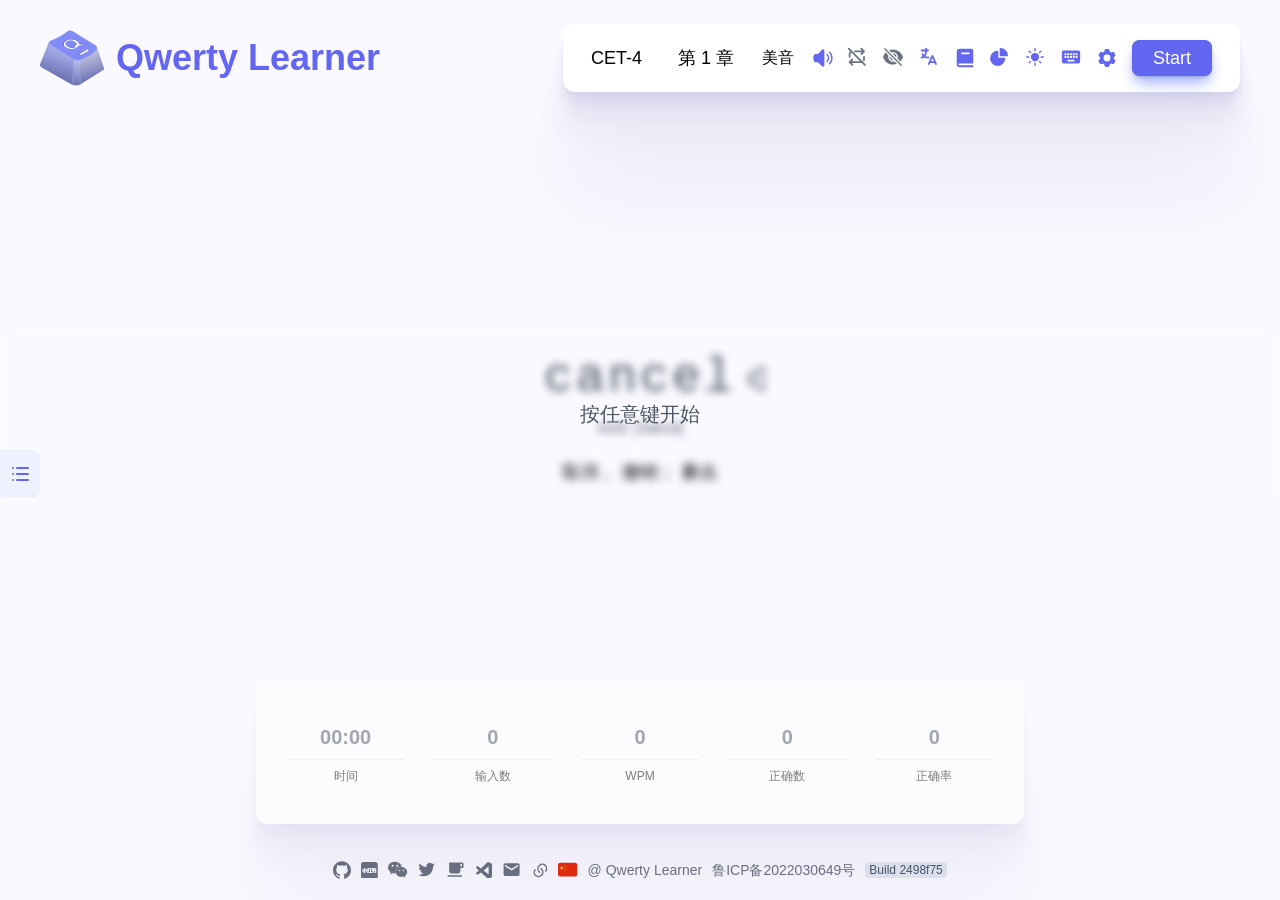
==== commit fa33890c: "Redirect mobile entry to direct Qwerty app" ====
--- a/english-mobile-app/index.html
+++ b/english-mobile-app/index.html
@@ -7,13 +7,11 @@
     <meta name="description" content="Qwerty Learner 开源完整内容的手机练习入口。" />
     <meta name="theme-color" content="#818CF8" />
     <link rel="manifest" href="./manifest.json" />
-    <style>
-      html, body, iframe { width: 100%; height: 100%; margin: 0; padding: 0; border: 0; }
-      html, body { overflow: hidden; background: #111827; }
-      iframe { display: block; }
-    </style>
+    <script>
+      location.replace('../english-ios-app/?v=mobile-fit-20260527')
+    </script>
   </head>
   <body>
-    <iframe title="Qwerty Learner" src="../english-ios-app/?v=mobile-original-20260526" allow="clipboard-read; clipboard-write; autoplay"></iframe>
+    <a href="../english-ios-app/?v=mobile-fit-20260527">打开 Qwerty Learner</a>
   </body>
 </html>
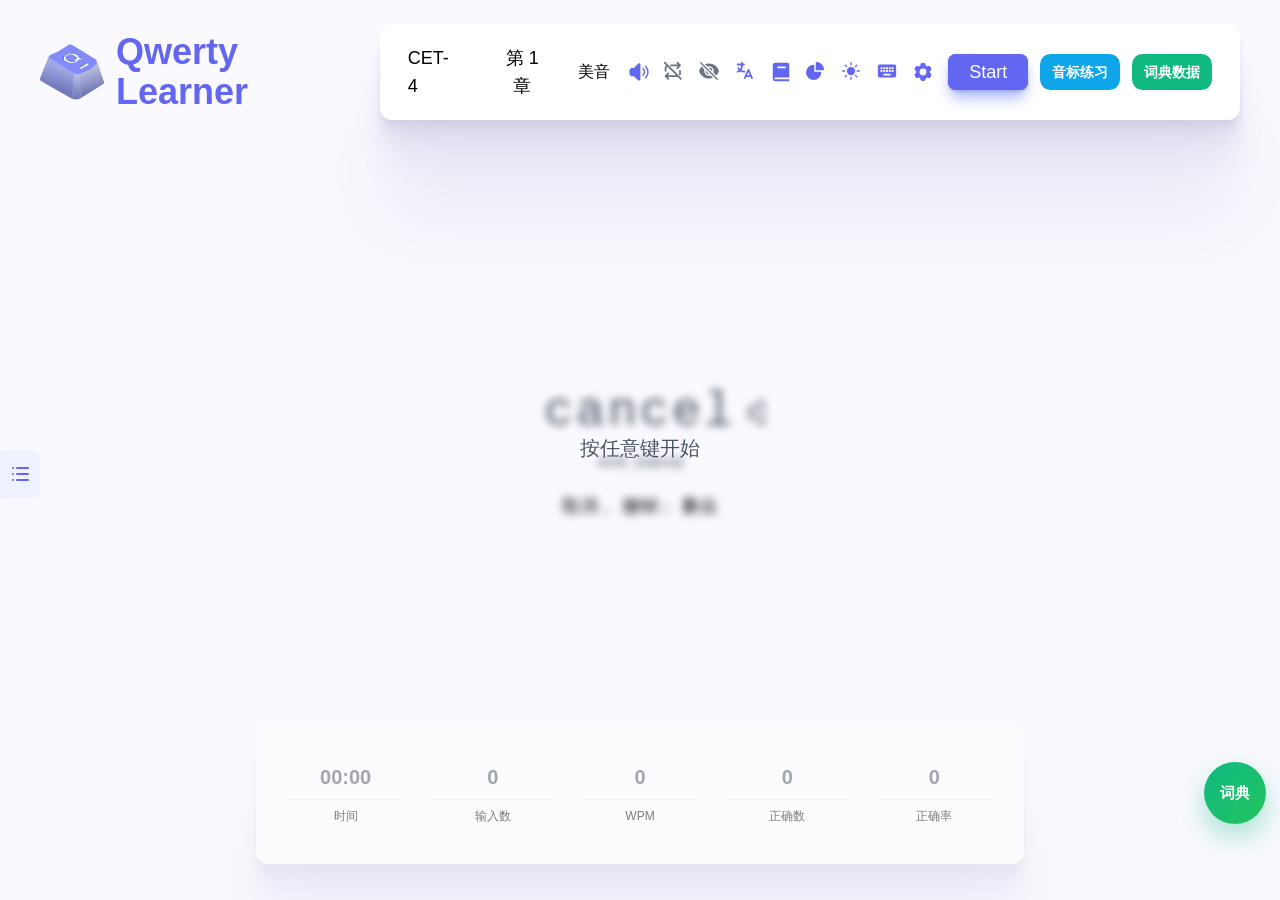
==== commit 63566e8d: "Add visible dictionary entry to Pages site" ====
--- a/english-mobile-app/index.html
+++ b/english-mobile-app/index.html
@@ -8,7 +8,7 @@
     <meta name="theme-color" content="#818CF8" />
     <link rel="manifest" href="./manifest.json" />
     <script>
-      location.replace('../english-ios-app/?v=mobile-fit-20260527')
+      location.replace('../english-ios-app/?v=dict-entry-20260601' + location.hash)
     </script>
   </head>
   <body>
